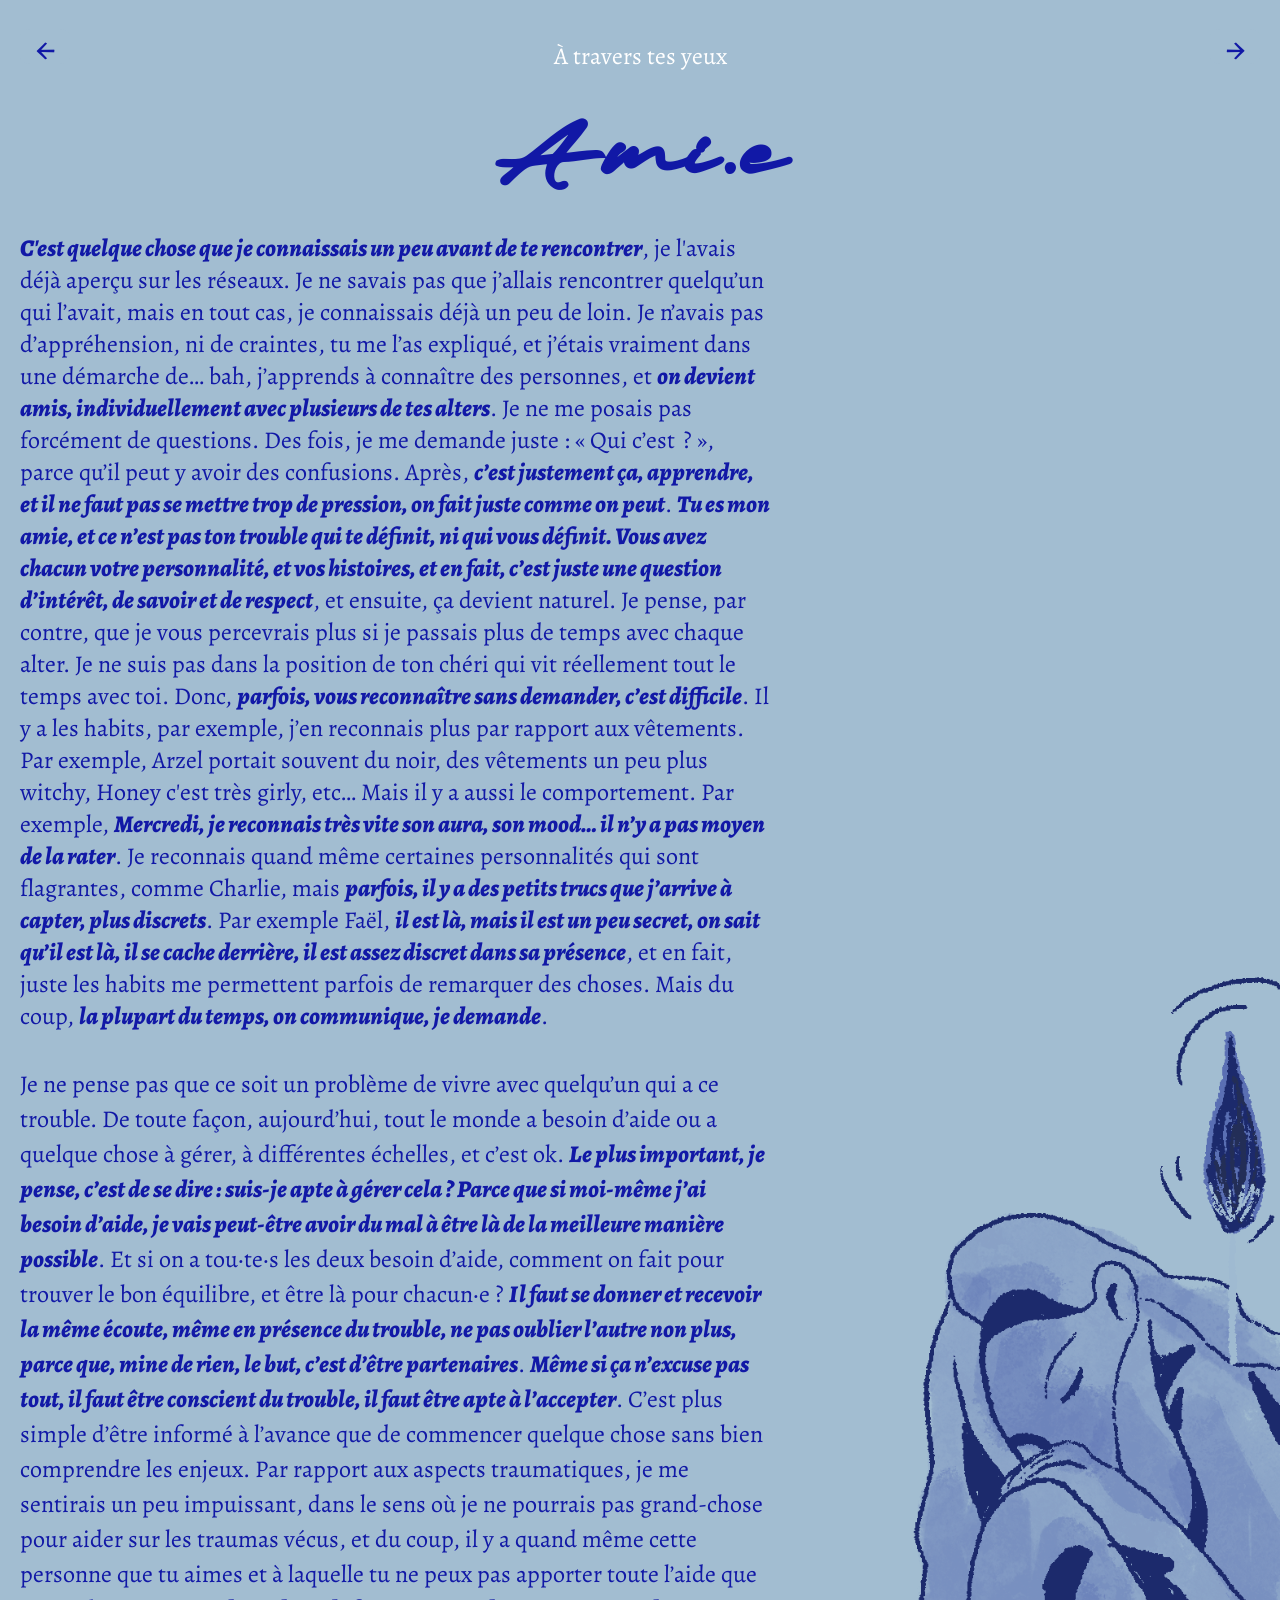
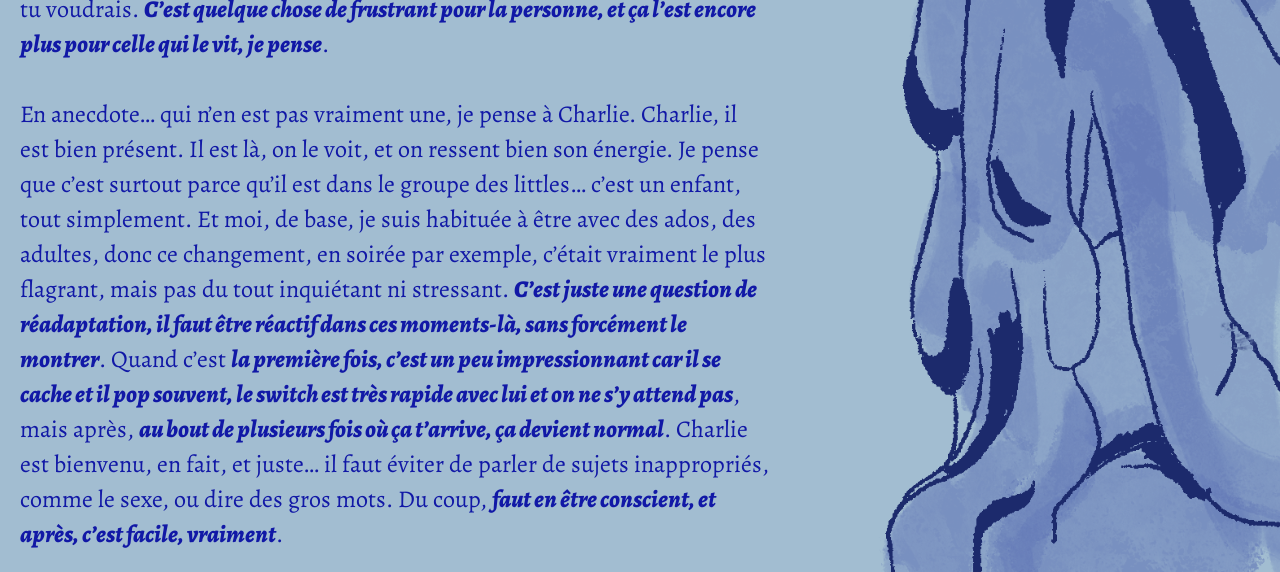
==== a_travers_tes_yeux/page6.html @ b47e45f9 "Add files via upload" ====
<!DOCTYPE html>
<html lang="fr">
<head>
    <meta charset="UTF-8">
    <meta name="viewport" content="width=device-width, initial-scale=1.0">
    <title>À travers tes yeux</title>
    <link rel="stylesheet" href="css/common.css">
    <link rel="stylesheet" href="css/page.css">
</head>

<body>

    <header>
        <button class=""><a href="page5.html">←</a></button>
        <h1 class="title"><a href="index.html">À travers tes yeux</a></h1>
        <button class=""><a href="page7.html">→</a></button>
    </header>
    <h2 class="subtitle">Ami.e</h2>
    <main>
        <div class="content-container">
        <div class="text-container">
            <Je> <span class="bold-italic">C'est quelque chose que je connaissais un peu avant de te rencontrer</span>, je l'avais déjà aperçu sur les réseaux. 
                Je ne savais pas que j’allais rencontrer quelqu’un qui l’avait, mais en tout cas, je connaissais déjà un peu de loin. 
                Je n’avais pas d’appréhension, ni de craintes, tu me l’as expliqué, et j’étais vraiment dans une démarche de… 
                bah, j’apprends à connaître des personnes, et <span class="bold-italic">on devient amis, individuellement avec plusieurs de tes alters</span>.  
                Je ne me posais pas forcément de questions. Des fois, je me demande juste : « Qui c’est &#8239;? », parce qu’il peut y avoir des confusions. 
                Après, <span class="bold-italic">c’est justement ça, apprendre, et il ne faut pas se mettre trop de pression, on fait juste comme on peut</span>. 
                <span class="bold-italic">Tu es mon amie, et ce n’est pas ton trouble qui te définit, ni qui vous définit. Vous avez chacun votre personnalité, 
                et vos histoires, et en fait, c’est juste une question d’intérêt, de savoir et de respect</span>, et ensuite, ça devient naturel. Je pense, par contre, que je vous percevrais plus si je passais plus de temps avec chaque alter. 
                Je ne suis pas dans la position de ton chéri qui vit réellement tout le temps avec toi. Donc, <span class="bold-italic">parfois, vous reconnaître sans demander, 
                c’est difficile</span>. Il y a les habits, par exemple, j’en reconnais plus par rapport aux vêtements. Par exemple, Arzel portait souvent du noir, 
                des vêtements un peu plus witchy, Honey c'est très girly, etc… Mais il y a aussi le comportement. Par exemple, <span class="bold-italic">Mercredi, je reconnais très vite son aura, 
                son mood… il n’y a pas moyen de la rater</span>.  
                Je reconnais quand même certaines personnalités qui sont flagrantes, comme Charlie, 
                mais <span class="bold-italic">parfois, il y a des petits trucs que j’arrive à capter, plus discrets</span>. Par exemple Faël, 
                <span class="bold-italic">il est là, mais il est un peu secret, on sait qu’il est là, il se cache derrière, il est assez discret dans sa présence</span>, et en fait, 
                juste les habits me permettent parfois de remarquer des choses. Mais du coup, <span class="bold-italic">la plupart du temps, on communique, je demande</span>.</p>
                                
                <p>Je ne pense pas que ce soit un problème de vivre avec quelqu’un qui a ce trouble. De toute façon, aujourd’hui, 
                tout le monde a besoin d’aide ou a quelque chose à gérer, à différentes échelles, et c’est ok. <span class="bold-italic">Le plus important, 
                je pense, c’est de se dire : suis-je apte à gérer cela ? Parce que si moi-même j’ai besoin d’aide, 
                je vais peut-être avoir du mal à être là de la meilleure manière possible</span>. Et si on a tou·te·s les deux besoin d’aide, 
                comment on fait pour trouver le bon équilibre, et être là pour chacun·e ? 
                <span class="bold-italic">Il faut se donner et recevoir la même écoute, même en présence du trouble, ne pas oublier l’autre non plus, parce que, mine de rien, 
                le but, c’est d’être partenaires</span>. <span class="bold-italic">Même si ça n’excuse pas tout, il faut être conscient du trouble, il faut être apte à l’accepter</span>.  
                C’est plus simple d’être informé à l’avance que de commencer quelque chose sans bien comprendre les enjeux. 
                Par rapport aux aspects traumatiques, je me sentirais un peu impuissant, dans le sens où je ne pourrais pas grand-chose pour aider 
                sur les traumas vécus, et du coup, il y a quand même cette personne que tu aimes et à laquelle tu ne peux pas apporter toute l’aide que tu voudrais.  
                <span class="bold-italic">C’est quelque chose de frustrant pour la personne, et ça l’est encore plus pour celle qui le vit, je pense</span>.</p>
                                
                <p> En anecdote… qui n’en est pas vraiment une, je pense à Charlie. Charlie, il est bien présent. 
                Il est là, on le voit, et on ressent bien son énergie. Je pense que c’est surtout parce qu’il est dans le groupe des littles… 
                c’est un enfant, tout simplement. Et moi, de base, je suis habituée à être avec des ados, des adultes, donc ce changement, 
                en soirée par exemple, c’était vraiment le plus flagrant, mais pas du tout inquiétant ni stressant. <span class="bold-italic">C’est juste une question de réadaptation, 
                il faut être réactif dans ces moments-là, sans forcément le montrer</span>. Quand c’est <span class="bold-italic">la première fois, c’est un peu impressionnant 
                car il se cache et il pop souvent, le switch est très rapide avec lui et on ne s’y attend pas</span>, mais après, <span class="bold-italic">au bout de plusieurs fois où ça t’arrive, 
                ça devient normal</span>. Charlie est bienvenu, en fait, et juste… il faut éviter de parler de sujets inappropriés, comme le sexe, ou dire des gros mots. Du coup, 
                <span class="bold-italic">faut en être conscient, et après, c’est facile, vraiment</span>.</p>
                                

</div>
<div class="image-container vbottom hright">
    <div class="image-box">
  <img src="src/img/image6.png" alt="imageimagejuls"> 
</div>
</div>
    </main>

</body>
</html>
---- a_travers_tes_yeux/css/common.css ----
@font-face {
    font-family: 'Alegreya';
    src: url('../src/fonts/Alegreya-Regular.ttf') format('truetype');
    font-weight: normal;
    font-style: normal;
}
@font-face {
    font-family: 'Alegreya';
    src: url('../src/fonts/Alegreya-Italic.ttf') format('truetype');
    font-weight: normal;
    font-style: italic;
}

@font-face {
    font-family: 'Mayonice';
    src: url('../src/fonts/Mayonice.ttf') format('truetype');
    font-weight: normal;
    font-style: normal;
}

:root{
    --clr-background: #a2bdd1;
    --clr-text: #1118a6;
}

*{
    margin: 0;
    padding: 0;
    box-sizing: border-box;
}

html,
body{
    font-family: "Alegreya", serif;
    color: var(--clr-text);
    background-color: var(--clr-background);
}

/* MENU */
header{
    padding: 20px;
    display: flex;
    align-items: center;
    align-content: center;
    justify-content: space-between;
}

header button {
    display: block;
    border: none;
    background: #a2bdd1; 
    font-size: 40px;
    width: 50px; /* Largeur du cercle */
    height: 35px; /* Hauteur du cercle */
    border-radius: 20%; /* Cercle */
    display: flex;
    align-items: center;
    justify-content: center;
    cursor: pointer;
    position: relative; /* Assurez-vous qu'ils sont bien positionnés */
    z-index: 10; /* Plus haut que les autres éléments */
}


header button a {
    font-family: "Alegreya", serif;
    color: var(--clr-text);
    text-decoration: none;
    position: relative;
    z-index: 11; /* S'assurer de la visibilité */
}

header button.novisible{
    opacity: 0;
    visibility: hidden;
}


header h1{
    font-size: 24px;
    margin-top: 20px;
    font-weight: normal;
}
header h1 a {
    color: #fff;
    text-decoration: none;
}
---- a_travers_tes_yeux/css/page.css ----
@font-face {
    font-family: 'Alegreya';
    src: url('../src/fonts/Alegreya-Regular.ttf') format('truetype');
    font-weight: 400;
    font-style: normal;
}

@font-face {
    font-family: 'Alegreya';
    src: url('../src/fonts/Alegreya-ExtraBoldItalic.ttf') format('truetype');
    font-weight: 800;
    font-style: italic;
}

@font-face {
    font-family: 'Mayonice';
    src: url('../src/fonts/Mayonice.ttf') format('truetype');
    font-weight: 400;
    font-style: normal;
}

* {
    margin: 0;
    padding: 0;
    box-sizing: border-box;
}

body {
    font-family: 'Alegreya', serif;
    font-size: 1.5em;
    width: 100%;
    overflow-x: hidden;
}

main{
    width: 100%;
}
.content-container{
    width: 100%;
    padding: 20px;
    display: grid;
    grid-template-columns: 2fr 1fr;
    gap: 20px;
}
.text-container{
    max-width: 750px;
}

p {
    margin-bottom: 35px;
    line-height: 35px;
}
p:last-child{
    margin-bottom: 0;
}

.bold-italic {
    font-family: 'Alegreya', serif;
    font-weight: 800;
    font-style: italic;
    color: #1118a6;
}

.subtitle {
    font-family: 'Mayonice', sans-serif;
    font-size: 4em;
    color: #1118a6;
    text-align: center;
    margin-top: 10px;
}

.image-container{
    display: flex;
    flex-direction: column;
    align-items: center;
}

.image-container img{
    display: block;
    width: 100%;
    max-width: 800px;
    aspect-ratio: 1/3;

    object-fit: contain;

    mix-blend-mode: multiply;
}
.image-container img.square{
    aspect-ratio: 1/1;
}

.image-container.vcenter{
    justify-content: center;
}
.image-container.vbottom{
    justify-content: flex-end;
}
.image-container.vbottom img{
    transform: translateY(20px);
}   
.image-container.hright img{
    transform: translateX(20px);
}
.image-container.vbottom.hright img{
    transform: translateX(20px) translateY(20px);
}



@media  screen and (max-width: 700px) {
    body{
        background-color: #a2bdd1;
    }

    .content-container{
        grid-template-columns: 1fr;
    }
    .text-container{
        font-size: 6Vw;
        line-height: 6vw;
    }
    .subtitle {
        font-size: 12Vw;
        line-height: 12.2vw;
    }

}
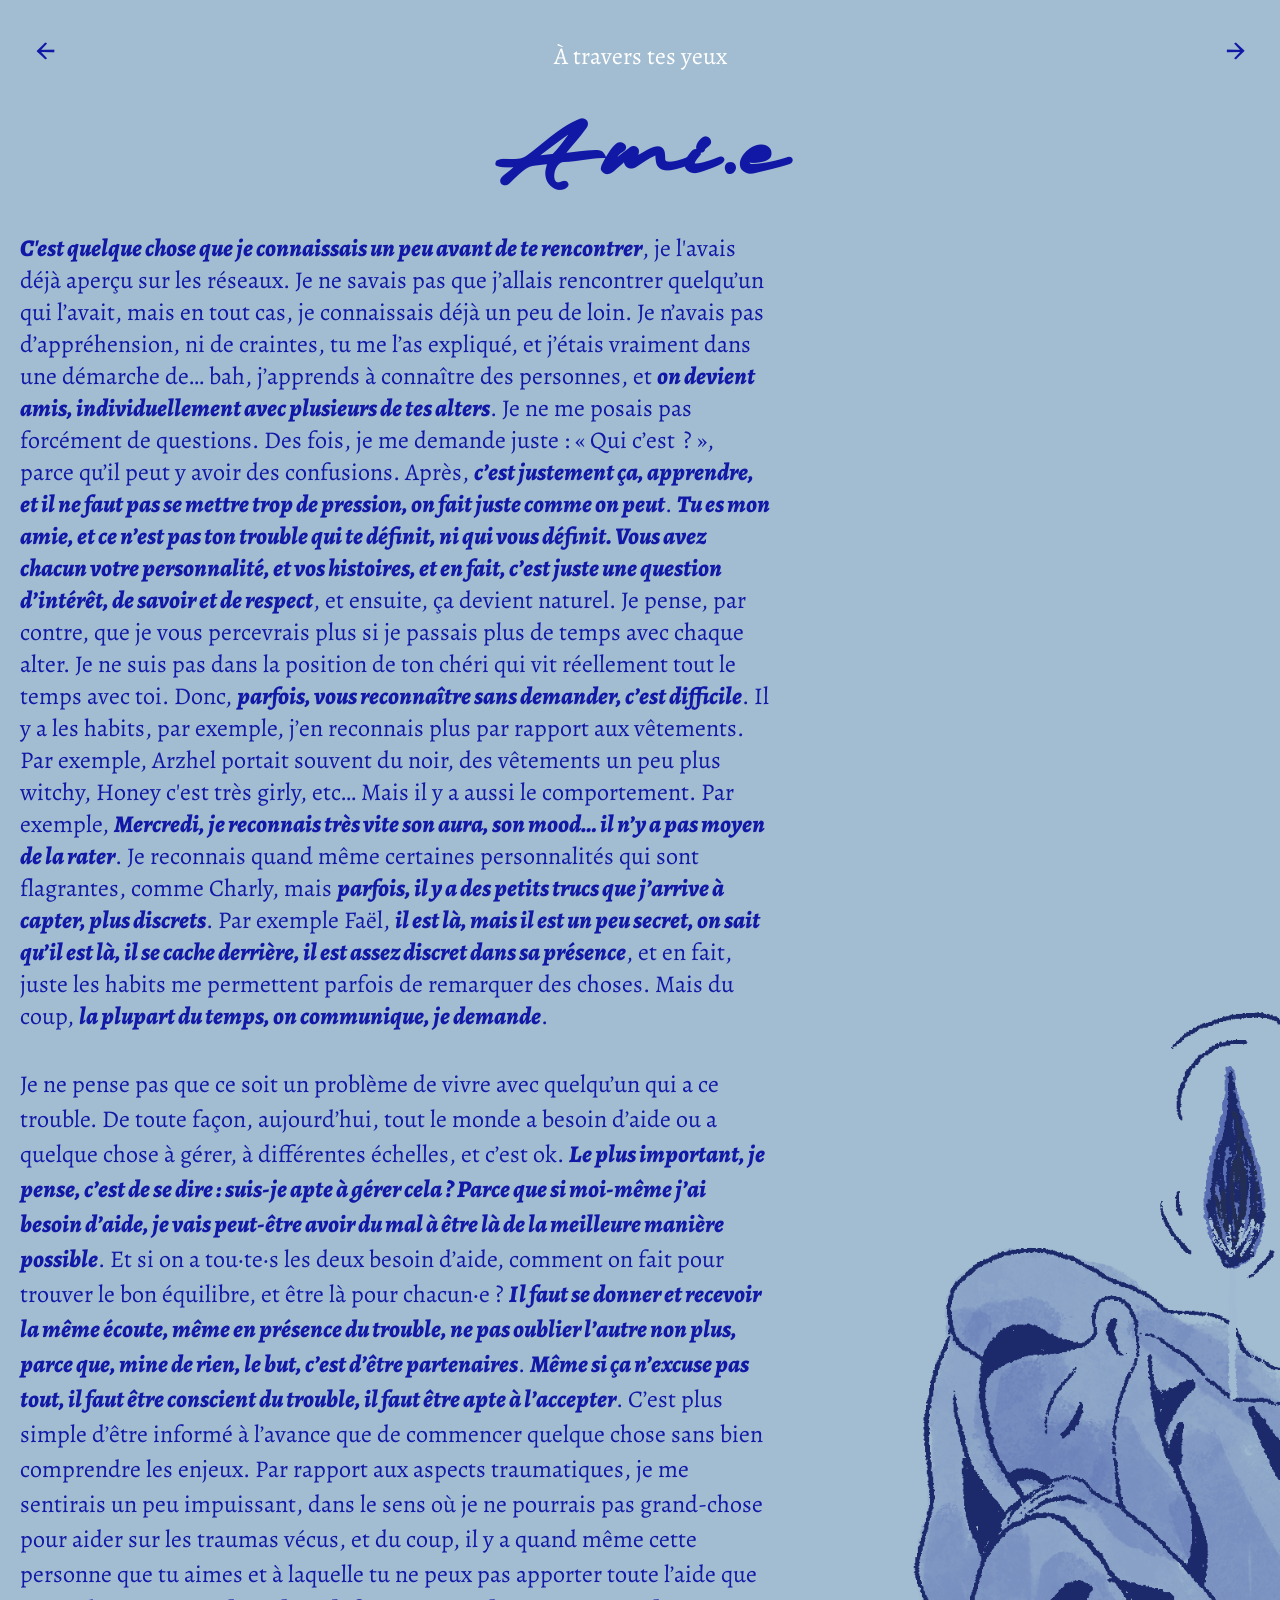
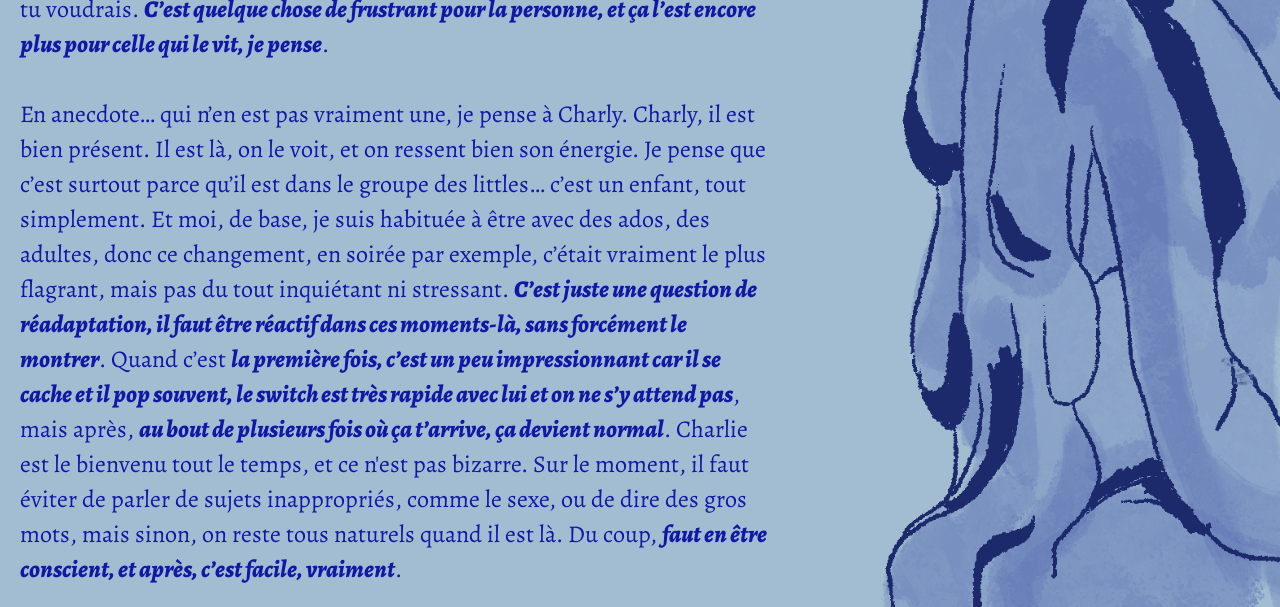
==== commit c80a0d96: "Update page6.html" ====
--- a/a_travers_tes_yeux/page6.html
+++ b/a_travers_tes_yeux/page6.html
@@ -28,10 +28,10 @@
                 <span class="bold-italic">Tu es mon amie, et ce n’est pas ton trouble qui te définit, ni qui vous définit. Vous avez chacun votre personnalité, 
                 et vos histoires, et en fait, c’est juste une question d’intérêt, de savoir et de respect</span>, et ensuite, ça devient naturel. Je pense, par contre, que je vous percevrais plus si je passais plus de temps avec chaque alter. 
                 Je ne suis pas dans la position de ton chéri qui vit réellement tout le temps avec toi. Donc, <span class="bold-italic">parfois, vous reconnaître sans demander, 
-                c’est difficile</span>. Il y a les habits, par exemple, j’en reconnais plus par rapport aux vêtements. Par exemple, Arzel portait souvent du noir, 
+                c’est difficile</span>. Il y a les habits, par exemple, j’en reconnais plus par rapport aux vêtements. Par exemple, Arzhel portait souvent du noir, 
                 des vêtements un peu plus witchy, Honey c'est très girly, etc… Mais il y a aussi le comportement. Par exemple, <span class="bold-italic">Mercredi, je reconnais très vite son aura, 
                 son mood… il n’y a pas moyen de la rater</span>.  
-                Je reconnais quand même certaines personnalités qui sont flagrantes, comme Charlie, 
+                Je reconnais quand même certaines personnalités qui sont flagrantes, comme Charly, 
                 mais <span class="bold-italic">parfois, il y a des petits trucs que j’arrive à capter, plus discrets</span>. Par exemple Faël, 
                 <span class="bold-italic">il est là, mais il est un peu secret, on sait qu’il est là, il se cache derrière, il est assez discret dans sa présence</span>, et en fait, 
                 juste les habits me permettent parfois de remarquer des choses. Mais du coup, <span class="bold-italic">la plupart du temps, on communique, je demande</span>.</p>
@@ -48,13 +48,13 @@
                 sur les traumas vécus, et du coup, il y a quand même cette personne que tu aimes et à laquelle tu ne peux pas apporter toute l’aide que tu voudrais.  
                 <span class="bold-italic">C’est quelque chose de frustrant pour la personne, et ça l’est encore plus pour celle qui le vit, je pense</span>.</p>
                                 
-                <p> En anecdote… qui n’en est pas vraiment une, je pense à Charlie. Charlie, il est bien présent. 
+                <p> En anecdote… qui n’en est pas vraiment une, je pense à Charly. Charly, il est bien présent. 
                 Il est là, on le voit, et on ressent bien son énergie. Je pense que c’est surtout parce qu’il est dans le groupe des littles… 
                 c’est un enfant, tout simplement. Et moi, de base, je suis habituée à être avec des ados, des adultes, donc ce changement, 
                 en soirée par exemple, c’était vraiment le plus flagrant, mais pas du tout inquiétant ni stressant. <span class="bold-italic">C’est juste une question de réadaptation, 
                 il faut être réactif dans ces moments-là, sans forcément le montrer</span>. Quand c’est <span class="bold-italic">la première fois, c’est un peu impressionnant 
                 car il se cache et il pop souvent, le switch est très rapide avec lui et on ne s’y attend pas</span>, mais après, <span class="bold-italic">au bout de plusieurs fois où ça t’arrive, 
-                ça devient normal</span>. Charlie est bienvenu, en fait, et juste… il faut éviter de parler de sujets inappropriés, comme le sexe, ou dire des gros mots. Du coup, 
+                ça devient normal</span>. Charlie est le bienvenu tout le temps, et ce n'est pas bizarre. Sur le moment, il faut éviter de parler de sujets inappropriés, comme le sexe, ou de dire des gros mots, mais sinon, on reste tous naturels quand il est là. Du coup, 
                 <span class="bold-italic">faut en être conscient, et après, c’est facile, vraiment</span>.</p>
                                 
 
@@ -67,4 +67,4 @@
     </main>
 
 </body>
-</html>+</html>
